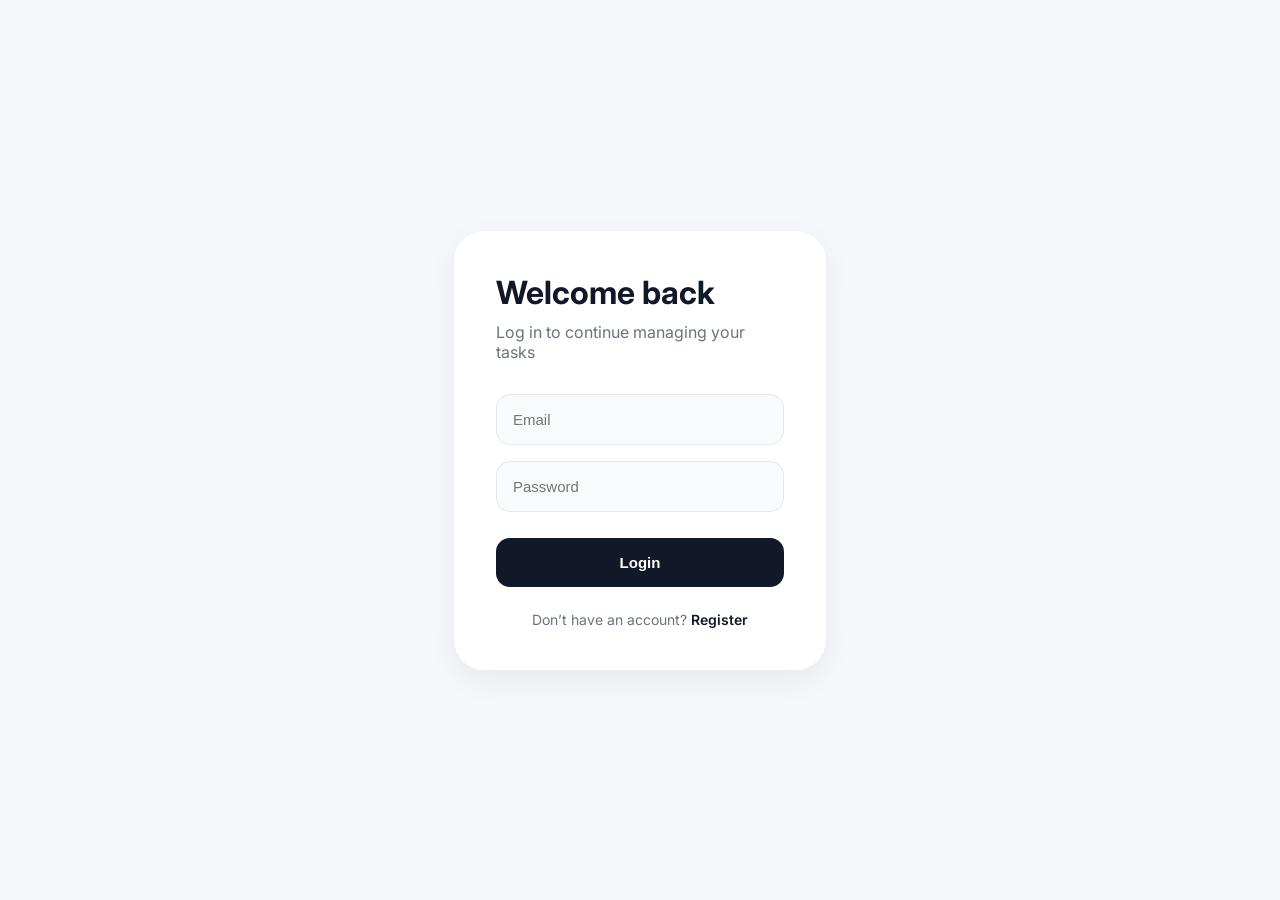
==== frontend/templates/login.html @ 1a39da4f "init project" ====
<!doctype html>
<html lang="ru">
  <head>
    <meta charset="UTF-8" />
    <meta name="viewport" content="width=device-width, initial-scale=1.0" />
    <title>Login — TaskFlow</title>
    <link rel="stylesheet" href="../static/css/auth.css" />
    <link rel="preconnect" href="https://fonts.googleapis.com" />
    <link rel="preconnect" href="https://fonts.gstatic.com" crossorigin />
    <link
      href="https://fonts.googleapis.com/css2?
family=Inter:wght@400;500;600;700&display=swap"
      rel="stylesheet"
    />
  </head>
  <body>
    <div class="auth-container">
      <div class="auth-card">
        <h1>Welcome back</h1>
        <p>Log in to continue managing your tasks</p>
        <form>
          <input type="email" placeholder="Email" required />
          <input type="password" placeholder="Password" required />
          <button type="submit">Login</button>
        </form>
        <span>
          Don’t have an account?
          <a href="register.html">Register</a>
        </span>
      </div>
    </div>
  </body>
</html>
---- frontend/static/css/auth.css ----
* {
  margin: 0;
  padding: 0;
  box-sizing: border-box;
}
body {
  font-family: "Inter", sans-serif;
  background: #f5f7fb;
  min-height: 100vh;
  display: flex;
  justify-content: center;
  align-items: center;
  color: #111827;
}
.auth-container {
  width: 100%;
  max-width: 420px;
  padding: 24px;
}
.auth-card {
  background: white;
  padding: 42px;
  border-radius: 30px;
  box-shadow: 0 10px 30px rgba(15, 23, 42, 0.06);
}
.auth-card h1 {
  font-size: 32px;
  margin-bottom: 10px;
}
.auth-card p {
  color: #6b7280;
  margin-bottom: 32px;
}
form {
  display: flex;
  flex-direction: column;
  gap: 16px;
}
input {
  border: 1px solid #e5e7eb;
  background: #f9fafb;
  padding: 16px;
  border-radius: 14px;
  font-size: 15px;
  outline: none;
  transition: 0.2s ease;
}
input:focus {
  border-color: #111827;

  background: white;
}
button {
  margin-top: 10px;
  border: none;
  background: #111827;
  color: white;
  padding: 16px;
  border-radius: 14px;
  cursor: pointer;
  font-size: 15px;
  font-weight: 600;
}
span {
  display: block;
  margin-top: 24px;
  text-align: center;
  color: #6b7280;
  font-size: 14px;
}
span a {
  color: #111827;
  text-decoration: none;
  font-weight: 600;
}
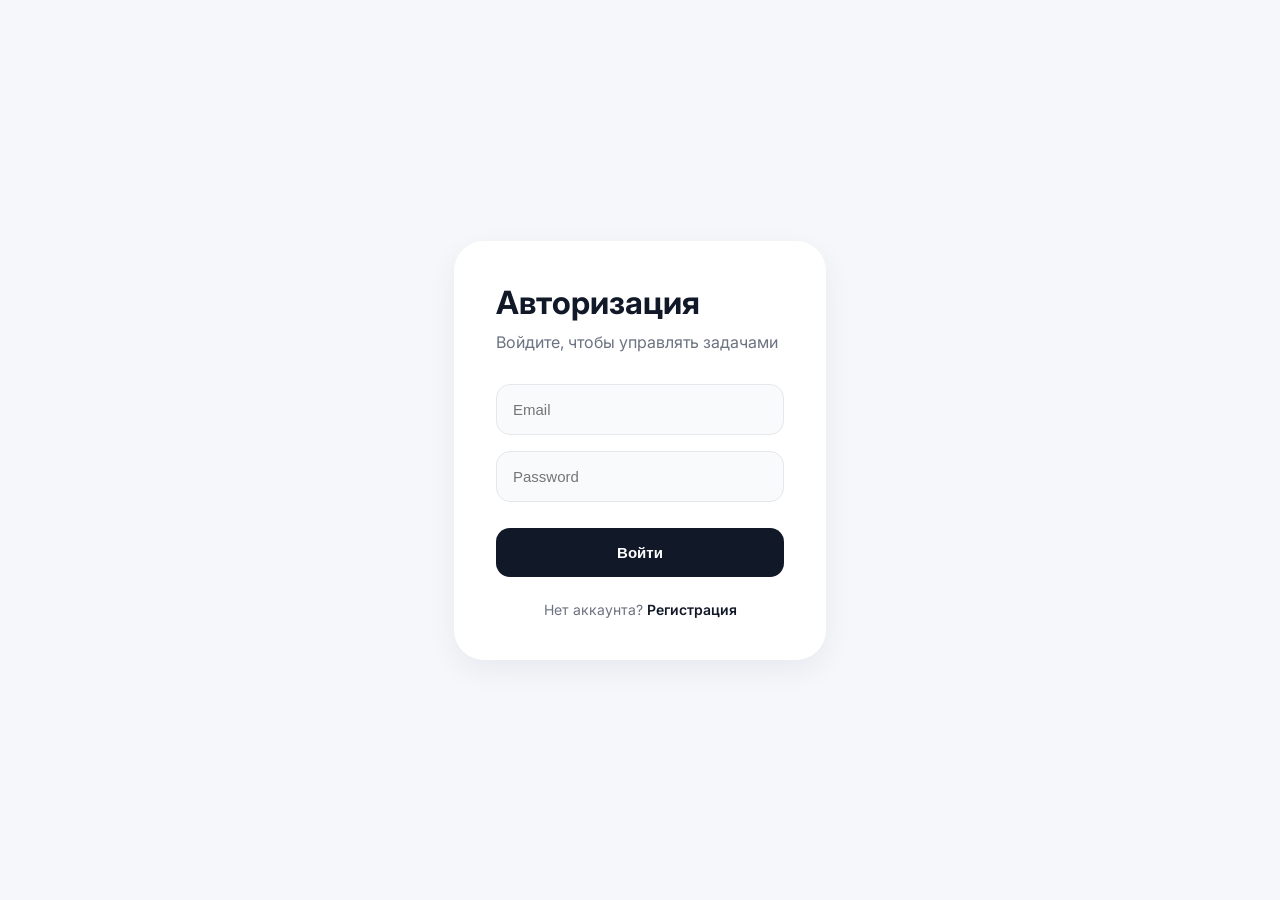
==== commit ab34350c: "Английский язык заменен на русский" ====
--- a/frontend/templates/login.html
+++ b/frontend/templates/login.html
@@ -14,20 +14,26 @@
     />
   </head>
   <body>
+    <div class="toast-container" id="toast-container"></div>
+
     <div class="auth-container">
       <div class="auth-card">
-        <h1>Welcome back</h1>
-        <p>Log in to continue managing your tasks</p>
-        <form>
-          <input type="email" placeholder="Email" required />
-          <input type="password" placeholder="Password" required />
-          <button type="submit">Login</button>
+        <h1>Авторизация</h1>
+        <p>Войдите, чтобы управлять задачами</p>
+        <form id="login-form">
+          <input type="email" placeholder="Email" id="login-email" required />
+          <input type="password" placeholder="Password" id="login-password" required />
+          <button type="submit">Войти</button>
         </form>
         <span>
-          Don’t have an account?
-          <a href="register.html">Register</a>
+          Нет аккаунта?
+          <a href="/auth/register">Регистрация</a>
         </span>
       </div>
     </div>
+
+
+    <script src="/static/js/main.js" defer type="module"></script>
+
   </body>
 </html>
--- a/frontend/static/css/auth.css
+++ b/frontend/static/css/auth.css
@@ -73,3 +73,59 @@
   text-decoration: none;
   font-weight: 600;
 }
+
+#toast-container {
+    position: fixed;
+    top: 24px;
+    right: 24px;
+    z-index: 9999;
+    display: flex;
+    flex-direction: column;
+    gap: 12px;
+}
+
+.toast {
+    display: flex;
+    align-items: center;
+    justify-content: center;
+    text-align: center;
+    min-width: 260px;
+    padding: 14px 18px;
+    border-radius: 12px;
+    color: #fff;
+    font-size: 14px;
+    font-weight: 500;
+    box-shadow: 0 10px 30px rgba(0, 0, 0, 0.18);
+    opacity: 0;
+
+    animation:
+        toastIn 0.45s cubic-bezier(0.4, 0, 0.2, 1) forwards,
+        toastOut 0.4s cubic-bezier(0.4, 0, 0.2, 1) 3s forwards;
+}
+
+.toast.success {
+    background: linear-gradient(135deg, #3bbf8a, #2e9f74);
+}
+
+.toast.error {
+    background: linear-gradient(135deg, #d86a6a, #b84b4b);
+}
+
+@keyframes toastIn {
+    from {
+        transform: translateX(120%) scale(0.95);
+        opacity: 0;
+    }
+    to {
+        transform: translateX(0) scale(1);
+        opacity: 1;
+    }
+}
+
+
+@keyframes toastOut {
+    to {
+        transform: translateX(120%) scale(0.95);
+        opacity: 0;
+    }
+}
